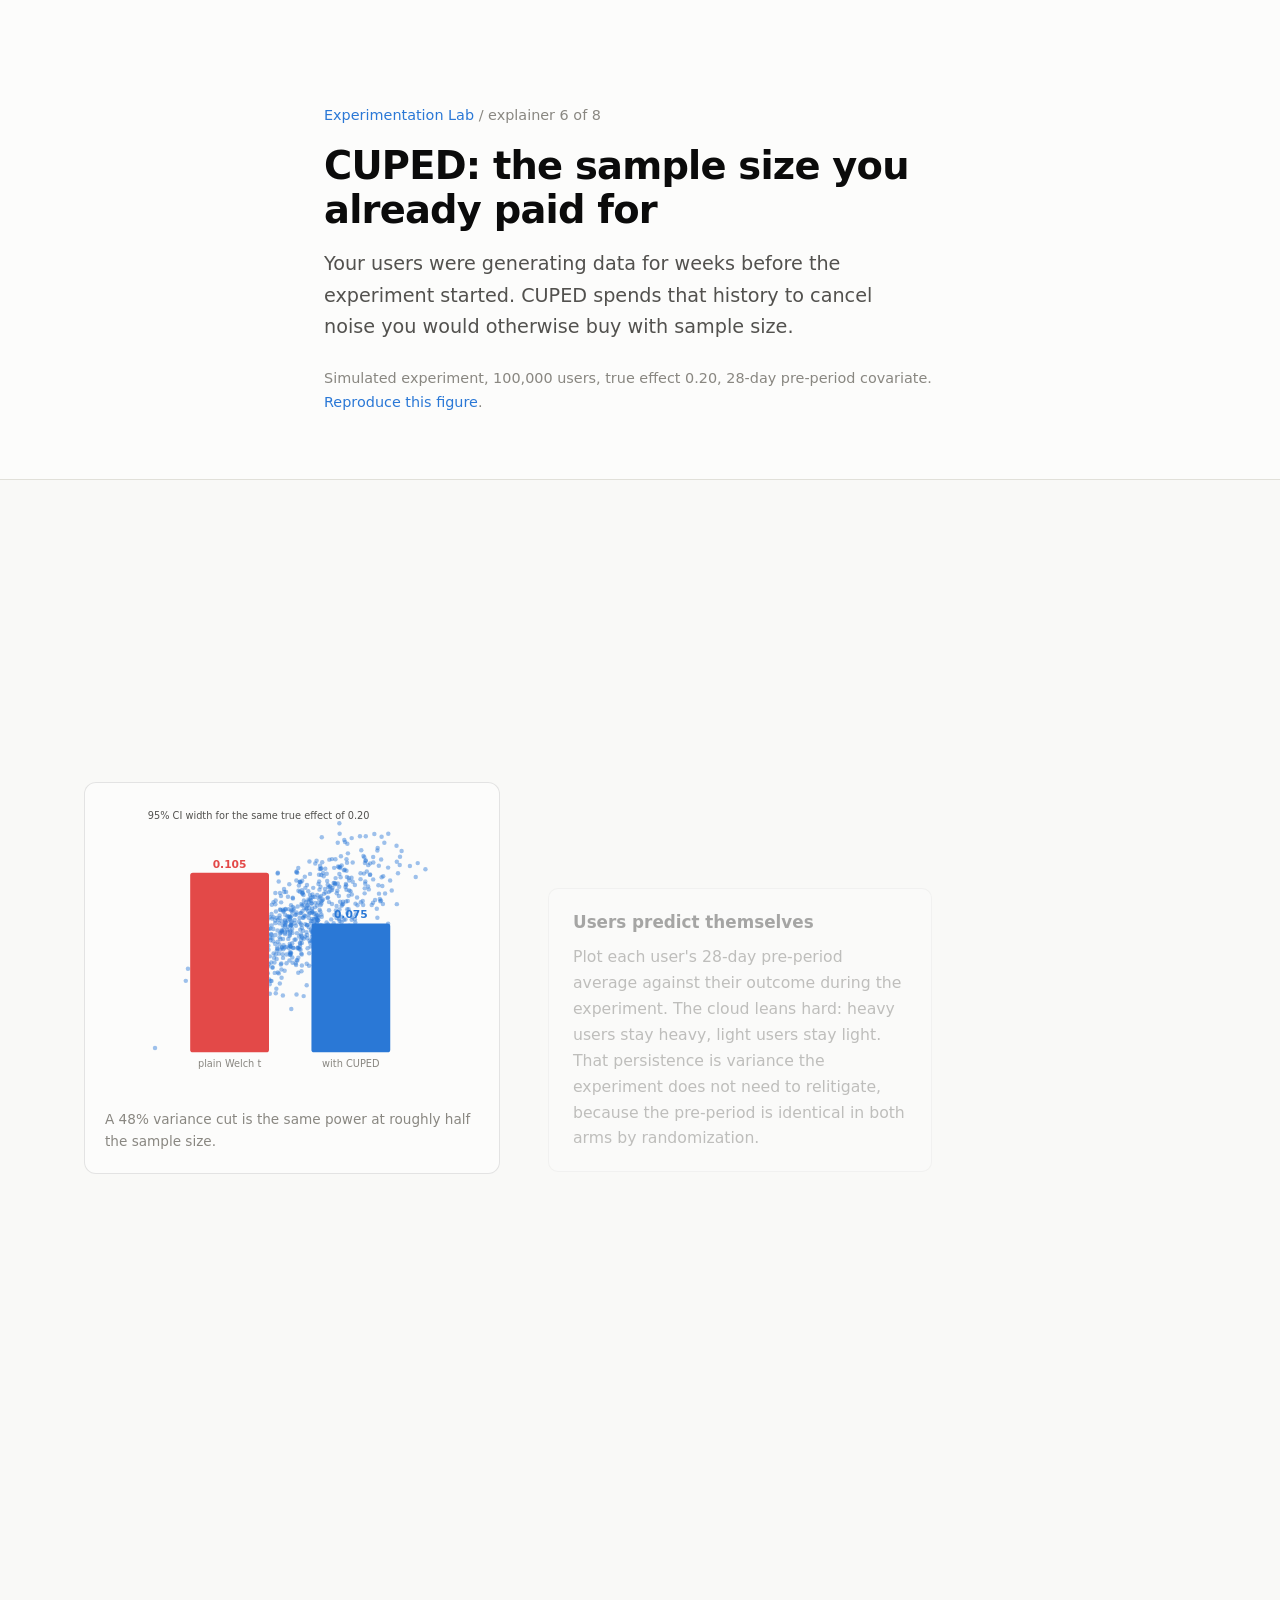
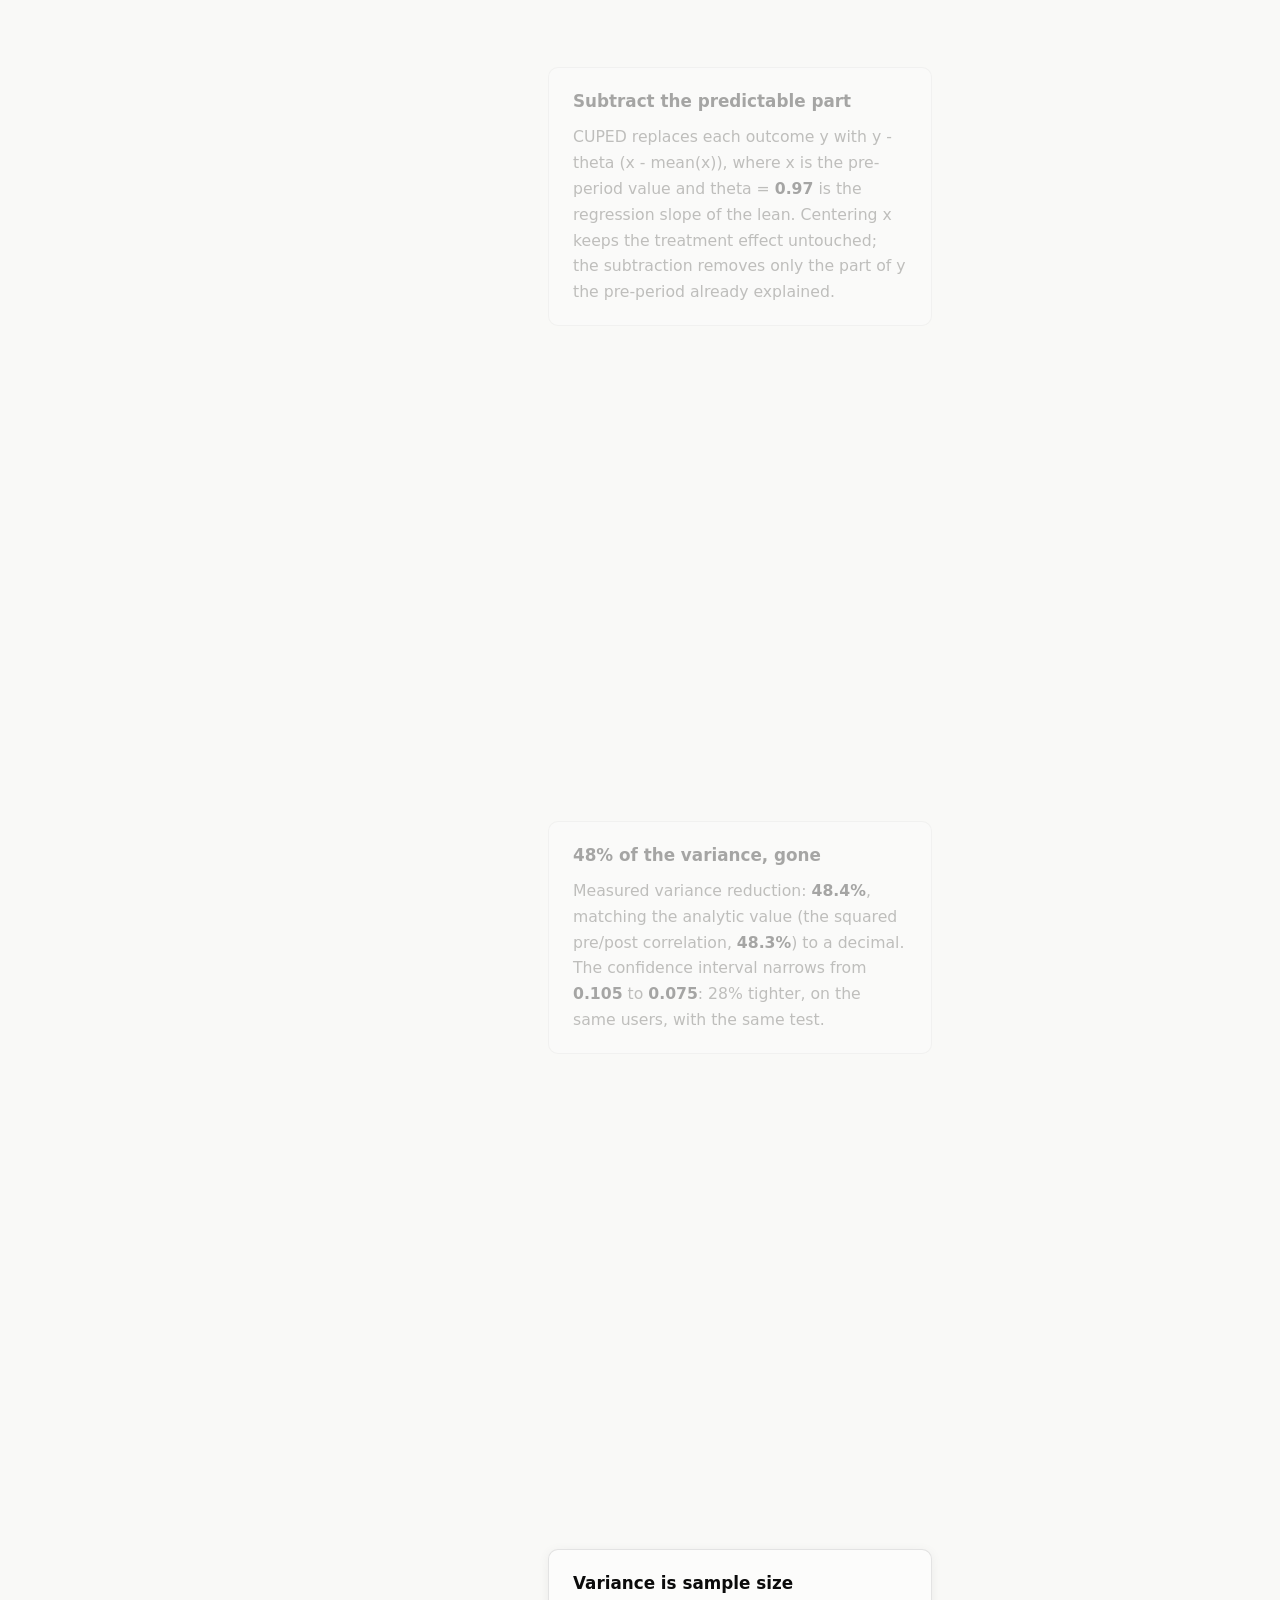
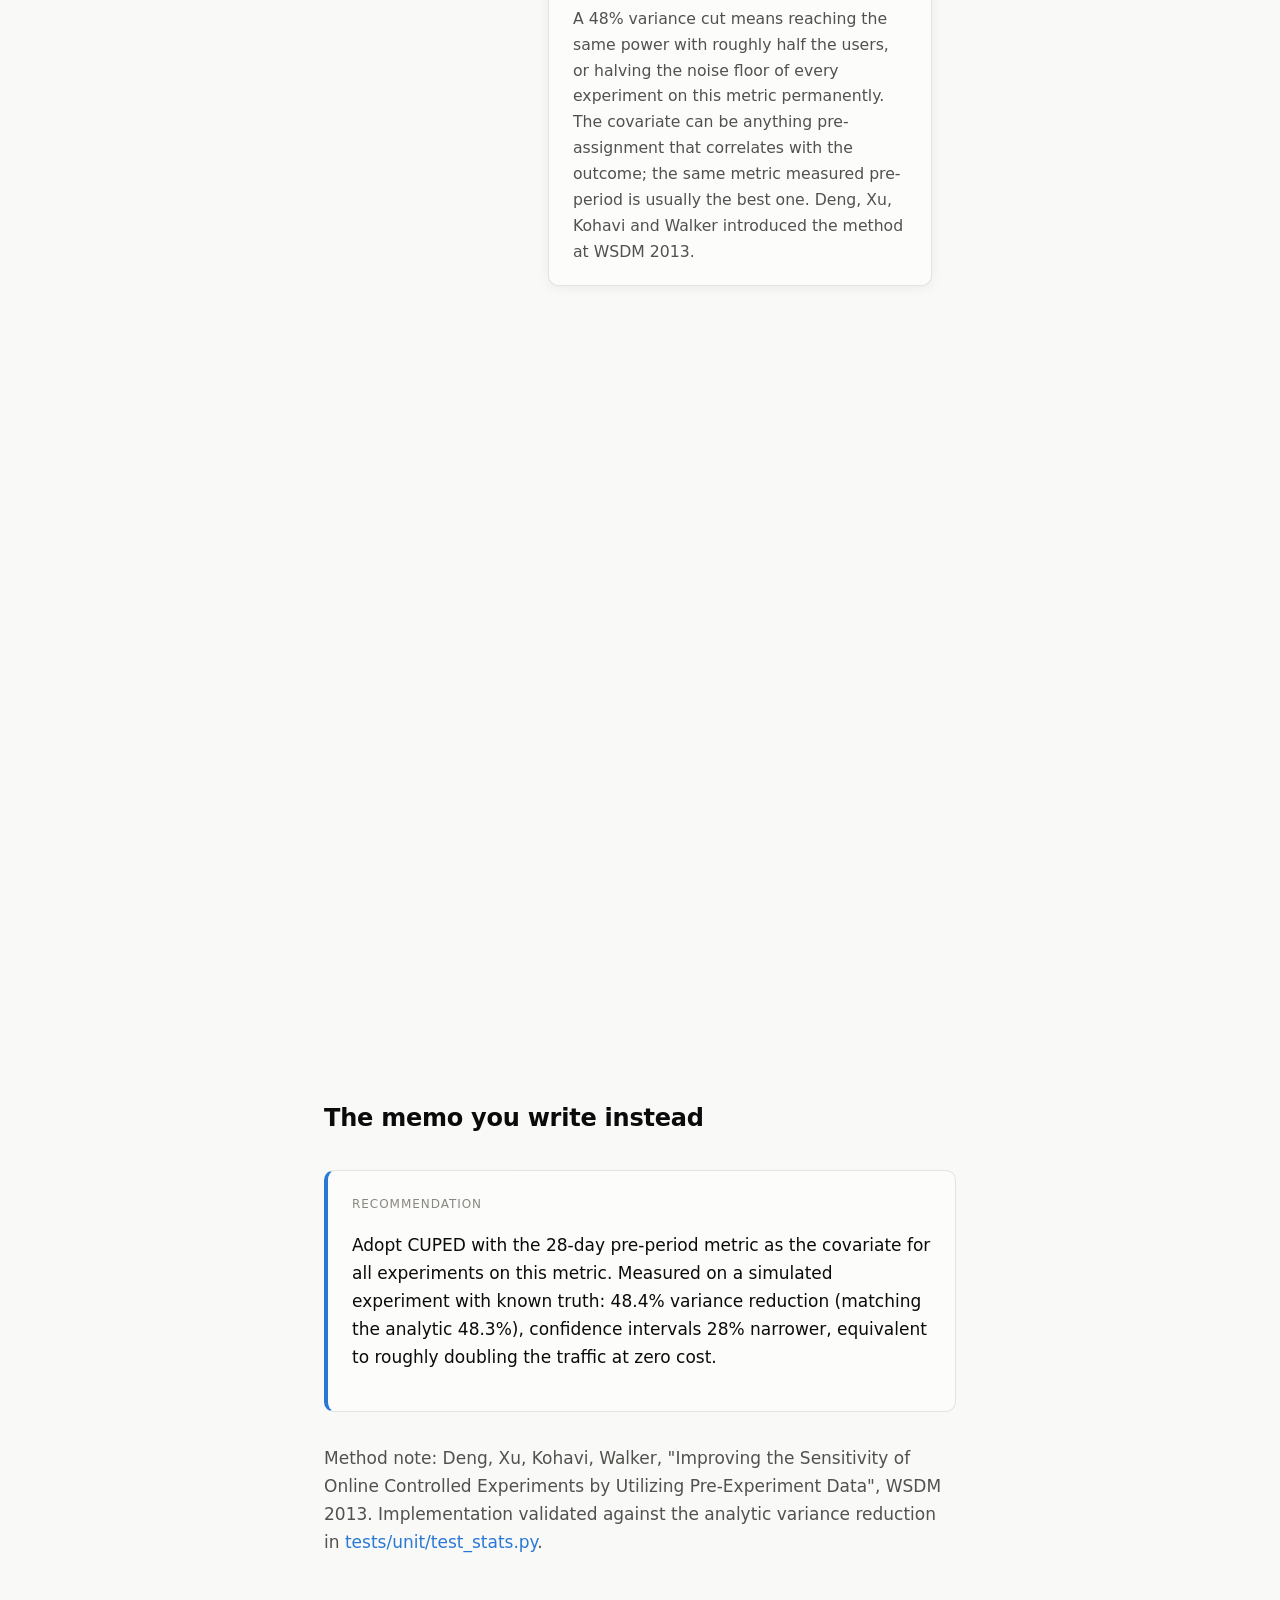
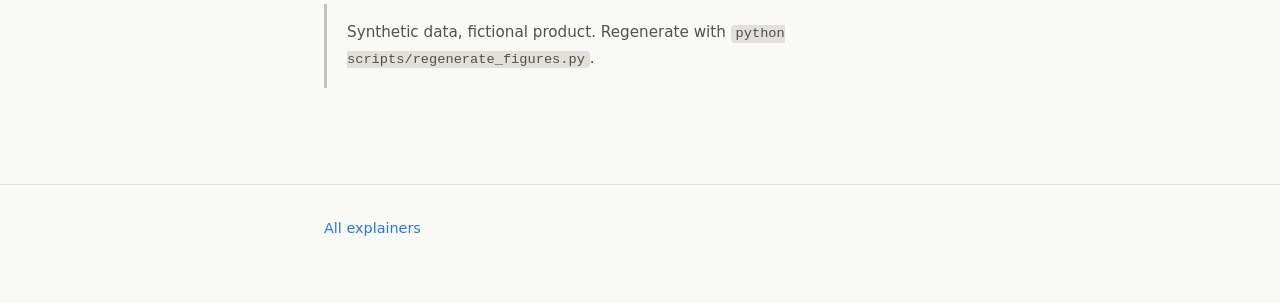
==== docs/explainers/cuped.html @ bd987e21 "Add remaining explainers, CI, and repository documentation Seven new scrollytelling explainers (rand" ====
<!doctype html>
<html lang="en">
<head>
<meta charset="utf-8">
<meta name="viewport" content="width=device-width, initial-scale=1">
<title>CUPED and variance reduction</title>
<link rel="stylesheet" href="../assets/site.css">
</head>
<body>

<header class="hero">
  <div class="column">
    <p class="meta"><a href="../index.html">Experimentation Lab</a> / explainer 6 of 8</p>
    <h1>CUPED: the sample size you already paid for</h1>
    <p class="deck">
      Your users were generating data for weeks before the experiment
      started. CUPED spends that history to cancel noise you would otherwise
      buy with sample size.
    </p>
    <p class="meta">
      Simulated experiment, 100,000 users, true effect 0.20, 28-day
      pre-period covariate.
      <a href="https://github.com/bhushitn/experimentation-lab/blob/main/src/lab/stats/cuped.py">Reproduce this figure</a>.
    </p>
  </div>
</header>

<main>
  <section class="scrolly">
    <div class="graphic">
      <figure>
        <svg id="chart" viewBox="0 0 420 320" role="img"
             aria-label="Pre-period versus experiment metric scatter and CI width comparison"></svg>
        <figcaption id="caption">Each point is a user: pre-period average against experiment outcome.</figcaption>
        <noscript><img src="../assets/figures/cuped.svg" alt="Static figure:
          pre-period versus experiment metric, 48% variance reduction" style="max-width:100%"></noscript>
      </figure>
    </div>
    <div class="steps">
      <div class="step" data-step="0">
        <h3>Users predict themselves</h3>
        <p>Plot each user's 28-day pre-period average against their outcome
        during the experiment. The cloud leans hard: heavy users stay heavy,
        light users stay light. That persistence is variance the experiment
        does not need to relitigate, because the pre-period is identical in
        both arms by randomization.</p>
      </div>
      <div class="step" data-step="1">
        <h3>Subtract the predictable part</h3>
        <p>CUPED replaces each outcome y with y - theta (x - mean(x)), where
        x is the pre-period value and theta = <span class="number">0.97</span>
        is the regression slope of the lean. Centering x keeps the treatment
        effect untouched; the subtraction removes only the part of y the
        pre-period already explained.</p>
      </div>
      <div class="step" data-step="2">
        <h3>48% of the variance, gone</h3>
        <p>Measured variance reduction: <span class="number">48.4%</span>,
        matching the analytic value (the squared pre/post correlation,
        <span class="number">48.3%</span>) to a decimal. The confidence
        interval narrows from <span class="number">0.105</span> to
        <span class="number">0.075</span>: 28% tighter, on the same users,
        with the same test.</p>
      </div>
      <div class="step" data-step="3">
        <h3>Variance is sample size</h3>
        <p>A 48% variance cut means reaching the same power with roughly half
        the users, or halving the noise floor of every experiment on this
        metric permanently. The covariate can be anything pre-assignment that
        correlates with the outcome; the same metric measured pre-period is
        usually the best one. Deng, Xu, Kohavi and Walker introduced the
        method at WSDM 2013.</p>
      </div>
    </div>
  </section>

  <div class="column">
    <h2>The memo you write instead</h2>
    <div class="memo">
      <div class="label">Recommendation</div>
      <p>Adopt CUPED with the 28-day pre-period metric as the covariate for
      all experiments on this metric. Measured on a simulated experiment with
      known truth: 48.4% variance reduction (matching the analytic 48.3%),
      confidence intervals 28% narrower, equivalent to roughly doubling the
      traffic at zero cost.</p>
    </div>
    <p class="secondary">
      Method note: Deng, Xu, Kohavi, Walker, "Improving the Sensitivity of
      Online Controlled Experiments by Utilizing Pre-Experiment Data",
      WSDM 2013. Implementation validated against the analytic variance
      reduction in
      <a href="https://github.com/bhushitn/experimentation-lab/blob/main/tests/unit/test_stats.py">tests/unit/test_stats.py</a>.
    </p>
    <div class="disclosure">
      Synthetic data, fictional product. Regenerate with
      <code>python scripts/regenerate_figures.py</code>.
    </div>
  </div>
</main>

<footer><div class="column"><a href="../index.html">All explainers</a></div></footer>

<script src="../assets/vendor/d3.v7.min.js"></script>
<script src="../assets/data/cuped.js"></script>
<script src="../assets/explainer.js"></script>
<script>
(function () {
  const d = window.LAB_DATA["cuped"];
  const E = window.LabExplainer;
  const ch = E.chart("#chart", {});
  const s = d.scatter;

  const xExt = d3.extent(s.pre), yExt = d3.extent(s.post);
  const xs = ch.xLinear([xExt[0] - 0.5, xExt[1] + 0.5]);
  const ys = ch.y([yExt[0] - 0.5, yExt[1] + 0.5]);

  const scatterLayer = ch.svg.append("g");
  scatterLayer.selectAll("circle").data(s.pre).join("circle")
    .attr("cx", (v, i) => xs(v)).attr("cy", (v, i) => ys(s.post[i]))
    .attr("r", 2.5).attr("fill", E.C.corrected).attr("opacity", 0);

  const xMean = d3.mean(s.pre), yMean = d3.mean(s.post);
  const lineLayer = ch.svg.append("g").attr("opacity", 0);
  const x0 = xExt[0], x1 = xExt[1];
  lineLayer.append("line")
    .attr("x1", xs(x0)).attr("y1", ys(yMean + d.theta * (x0 - xMean)))
    .attr("x2", xs(x1)).attr("y2", ys(yMean + d.theta * (x1 - xMean)))
    .attr("stroke", "#0b0b0b").attr("stroke-width", 2);
  lineLayer.append("text")
    .attr("x", xs(x1) - 4).attr("y", ys(yMean + d.theta * (x1 - xMean)) - 8)
    .attr("text-anchor", "end").attr("font-size", 11).attr("fill", E.C.ink)
    .text(`theta = ${d.theta.toFixed(2)}`);

  // CI width layer.
  const ciLayer = ch.svg.append("g").attr("opacity", 0);
  {
    const names = ["plain Welch t", "with CUPED"];
    const x = ch.xBand(names);
    const y = ch.y([0, d.raw_ci_width * 1.3]);
    const vals = [d.raw_ci_width, d.cuped_ci_width];
    const colors = [E.C.naive, E.C.corrected];
    names.forEach((name, i) => {
      ciLayer.append("rect")
        .attr("x", x(name)).attr("width", x.bandwidth())
        .attr("y", y(vals[i])).attr("height", y(0) - y(vals[i]))
        .attr("rx", 3).attr("fill", colors[i]);
      ciLayer.append("text")
        .attr("x", x(name) + x.bandwidth() / 2).attr("y", y(vals[i]) - 6)
        .attr("text-anchor", "middle").attr("font-size", 12)
        .attr("font-weight", 600).attr("fill", colors[i]).text(vals[i].toFixed(3));
      ciLayer.append("text")
        .attr("x", x(name) + x.bandwidth() / 2).attr("y", y(0) + 16)
        .attr("text-anchor", "middle").attr("font-size", 11)
        .attr("fill", E.C.muted).text(name);
    });
    ciLayer.append("text").attr("x", ch.M.left).attr("y", ch.M.top)
      .attr("font-size", 11).attr("fill", E.C.ink)
      .text("95% CI width for the same true effect of 0.20");
  }

  const dots = scatterLayer.selectAll("circle");
  function scatterView(withLine) {
    ciLayer.transition().duration(400).attr("opacity", 0);
    scatterLayer.transition().duration(400).attr("opacity", 1);
    dots.transition().duration(600).attr("opacity", 0.45);
    lineLayer.transition().duration(400).attr("opacity", withLine ? 1 : 0);
  }

  E.scroller([
    { enter: () => scatterView(false),
      caption: "700 sampled users: 28-day pre-period average against experiment outcome." },
    { enter: () => scatterView(true),
      caption: "The regression slope is the adjustment: remove what the pre-period already explains." },
    { enter: () => {
        scatterLayer.transition().duration(400).attr("opacity", 0);
        lineLayer.transition().duration(400).attr("opacity", 0);
        ciLayer.transition().duration(400).attr("opacity", 1);
      },
      caption: "Same users, same test: the interval narrows 28%." },
    { enter: () => ciLayer.transition().duration(300).attr("opacity", 1),
      caption: "A 48% variance cut is the same power at roughly half the sample size." },
  ], { caption: "caption" });
})();
</script>

</body>
</html>
---- docs/assets/site.css ----
/* Shared site styles. One concept per page, generous whitespace,
   the visual is the argument. Palette from src/lab/reporting/style.py
   so the site and the matplotlib figures read as one system. */

:root {
  --page: #f9f9f7;
  --surface: #fcfcfb;
  --ink: #0b0b0b;
  --ink-secondary: #52514e;
  --ink-muted: #898781;
  --grid: #e1e0d9;
  --baseline: #c3c2b7;
  --naive: #e34948;
  --corrected: #2a78d6;
  --secondary: #1baf7a;
  --border: rgba(11, 11, 11, 0.1);
}

* { box-sizing: border-box; margin: 0; padding: 0; }

body {
  background: var(--page);
  color: var(--ink);
  font-family: system-ui, -apple-system, "Segoe UI", sans-serif;
  line-height: 1.65;
  font-size: 1.0625rem;
}

.column {
  max-width: 42rem;
  margin: 0 auto;
  padding: 0 1.25rem;
}

header.hero {
  padding: 5rem 0 3rem;
  border-bottom: 1px solid var(--grid);
  background: var(--surface);
}

header.hero h1 {
  font-size: 2.4rem;
  line-height: 1.15;
  letter-spacing: -0.02em;
  margin-bottom: 1rem;
}

header.hero .deck {
  color: var(--ink-secondary);
  font-size: 1.2rem;
  max-width: 36rem;
}

header.hero .meta {
  margin-top: 1.5rem;
  color: var(--ink-muted);
  font-size: 0.9rem;
}

main { padding: 3rem 0 6rem; }

h2 {
  font-size: 1.5rem;
  margin: 3rem 0 1rem;
  letter-spacing: -0.01em;
}

p { margin: 1rem 0; }
p.secondary { color: var(--ink-secondary); }

a { color: var(--corrected); text-decoration: none; }
a:hover { text-decoration: underline; }

code {
  font-family: ui-monospace, "SF Mono", Menlo, monospace;
  font-size: 0.9em;
  background: var(--grid);
  padding: 0.1em 0.35em;
  border-radius: 4px;
}

.explainer-list { list-style: none; margin: 1.5rem 0; }

.explainer-list li {
  padding: 1rem 1.25rem;
  background: var(--surface);
  border: 1px solid var(--border);
  border-radius: 10px;
  margin-bottom: 0.75rem;
}

.explainer-list .title { font-weight: 600; }
.explainer-list .blurb { color: var(--ink-secondary); font-size: 0.95rem; }
.explainer-list li.planned { opacity: 0.55; }
.explainer-list li.planned .title::after {
  content: " (in progress)";
  color: var(--ink-muted);
  font-weight: 400;
  font-size: 0.85em;
}

.disclosure {
  margin-top: 3rem;
  padding: 1rem 1.25rem;
  border-left: 3px solid var(--baseline);
  color: var(--ink-secondary);
  font-size: 0.95rem;
}

/* Scrollytelling layout: sticky graphic, steps scroll past it. */

.scrolly {
  display: grid;
  grid-template-columns: minmax(20rem, 26rem) 1fr;
  gap: 3rem;
  max-width: 72rem;
  margin: 0 auto;
  padding: 0 1.25rem;
}

.scrolly .steps { padding: 40vh 0 30vh; }

.step {
  margin-bottom: 55vh;
  padding: 1.25rem 1.5rem;
  background: var(--surface);
  border: 1px solid var(--border);
  border-radius: 10px;
  opacity: 0.35;
  transition: opacity 0.3s ease;
  max-width: 24rem;
}

.step.active { opacity: 1; box-shadow: 0 2px 12px rgba(11, 11, 11, 0.06); }
.step h3 { font-size: 1.05rem; margin-bottom: 0.5rem; }
.step p { margin: 0.5rem 0 0; font-size: 0.98rem; color: var(--ink-secondary); }
.step .number { color: var(--ink); font-weight: 600; }

.graphic {
  position: sticky;
  top: 0;
  height: 100vh;
  display: flex;
  flex-direction: column;
  justify-content: center;
}

.graphic figure {
  background: var(--surface);
  border: 1px solid var(--border);
  border-radius: 12px;
  padding: 1.25rem;
}

.graphic figcaption {
  color: var(--ink-muted);
  font-size: 0.85rem;
  margin-top: 0.75rem;
}

svg text { font-family: system-ui, -apple-system, "Segoe UI", sans-serif; }

.memo {
  background: var(--surface);
  border: 1px solid var(--border);
  border-left: 4px solid var(--corrected);
  border-radius: 10px;
  padding: 1.5rem;
  margin: 2rem 0;
}

.memo .label {
  text-transform: uppercase;
  letter-spacing: 0.08em;
  font-size: 0.75rem;
  color: var(--ink-muted);
  margin-bottom: 0.5rem;
}

footer {
  border-top: 1px solid var(--grid);
  padding: 2rem 0 4rem;
  color: var(--ink-muted);
  font-size: 0.9rem;
}

@media (max-width: 54rem) {
  .scrolly { grid-template-columns: 1fr; gap: 0; }
  .graphic { position: sticky; top: 0; height: auto; padding: 0.75rem 0; z-index: 2; background: var(--page); }
  .scrolly .steps { padding-top: 2rem; }
  .step { margin-bottom: 40vh; max-width: none; }
}
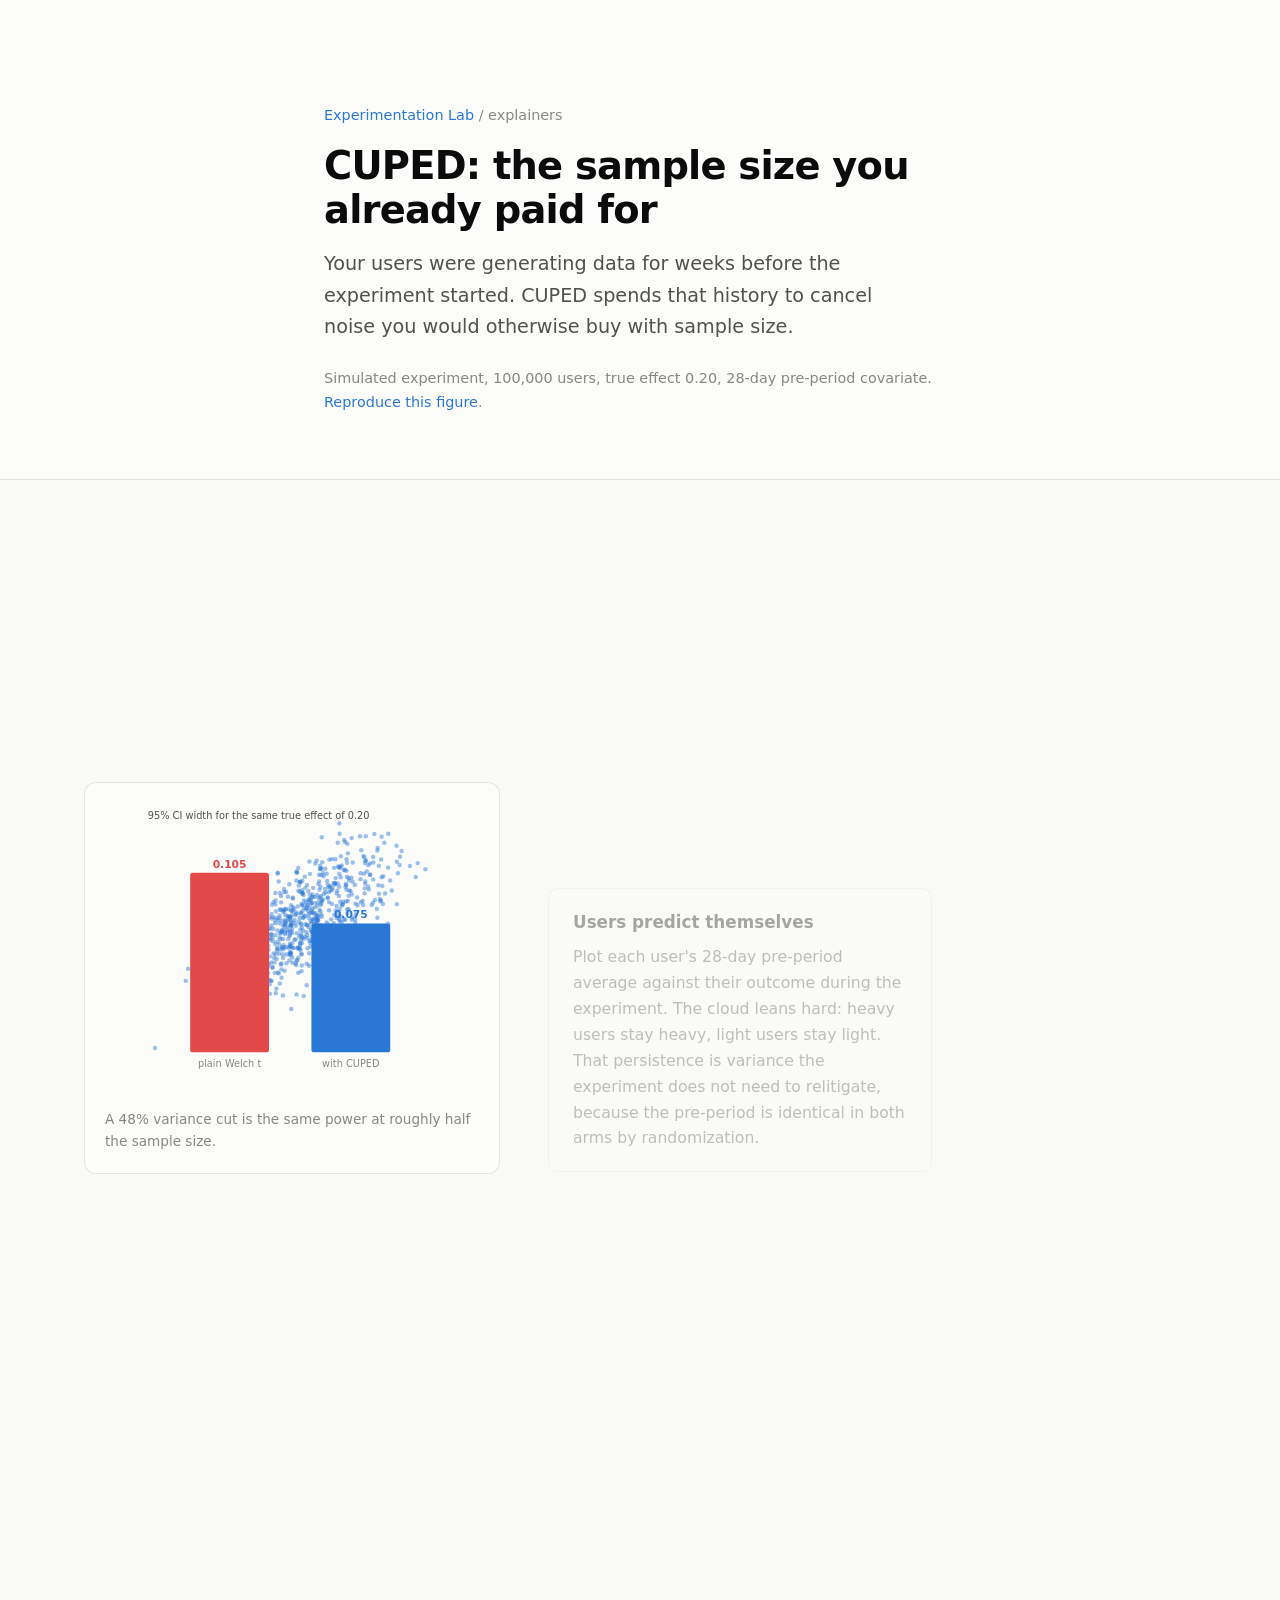
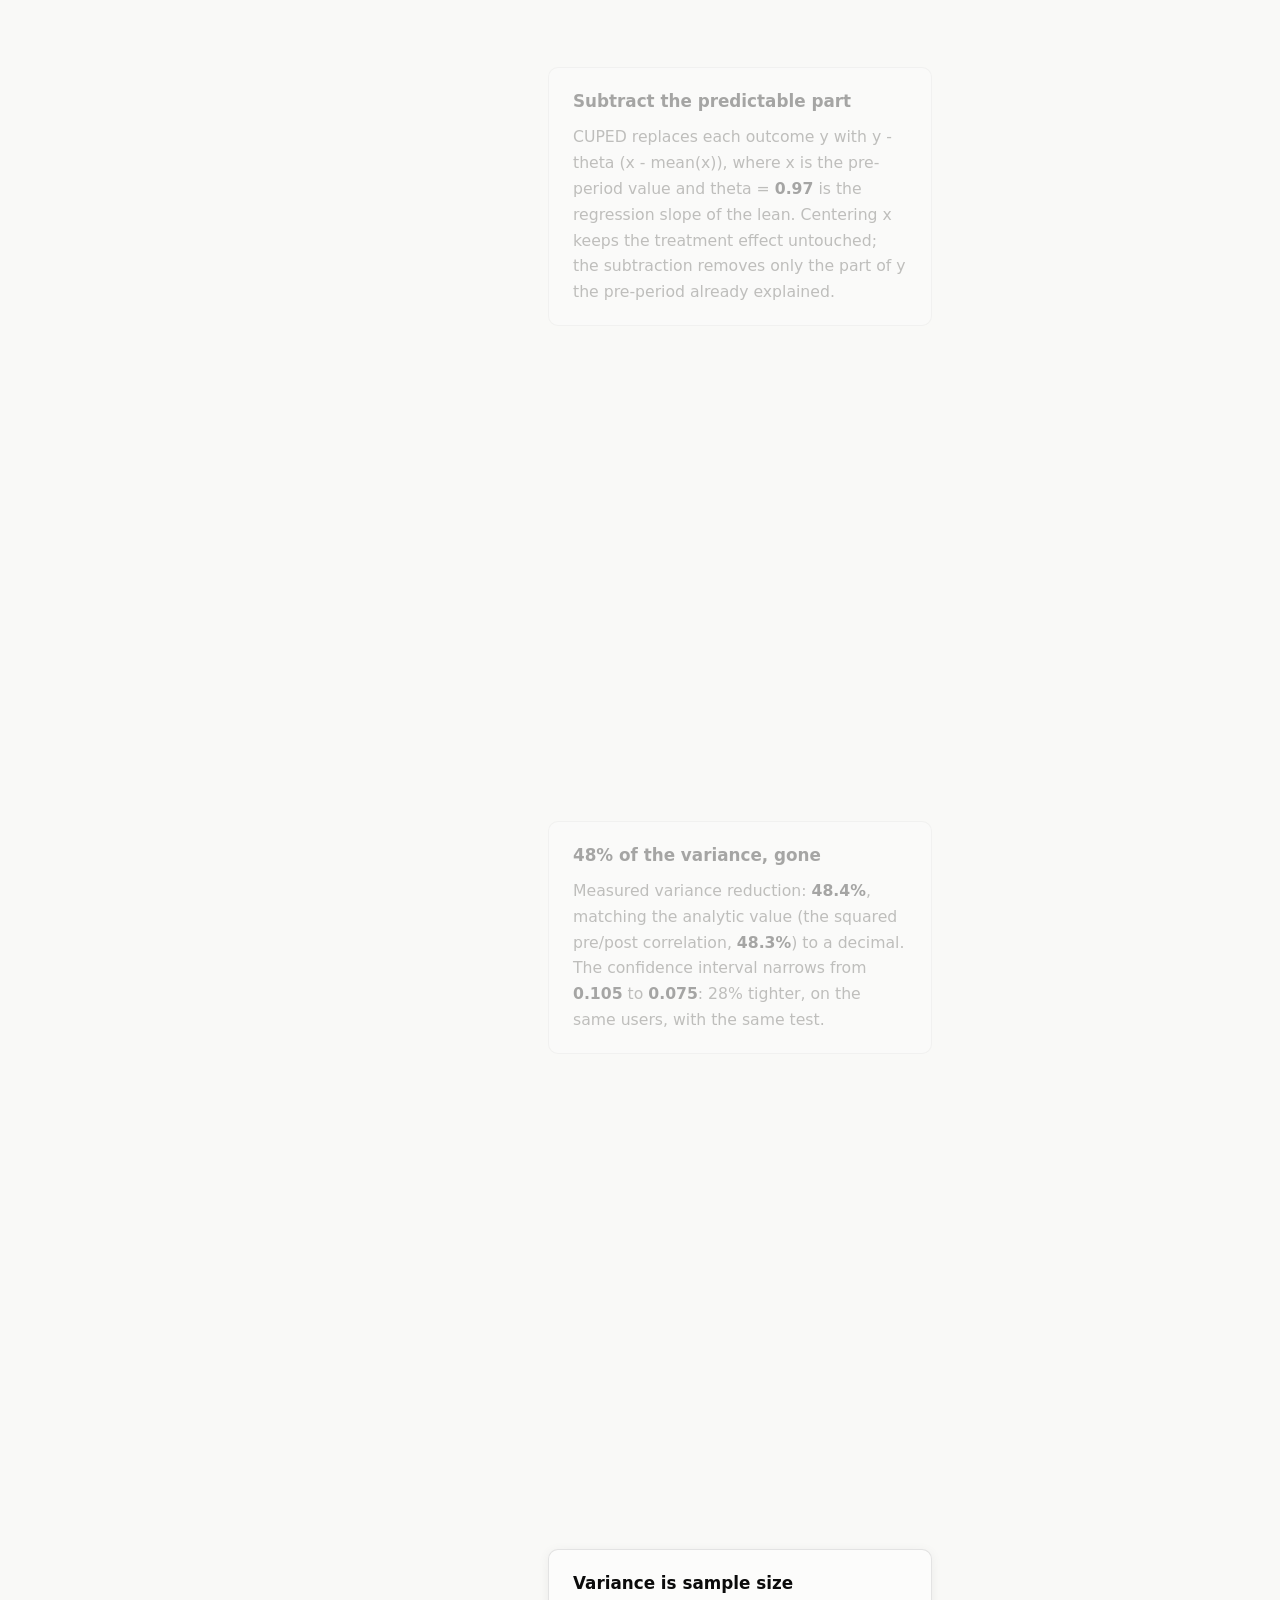
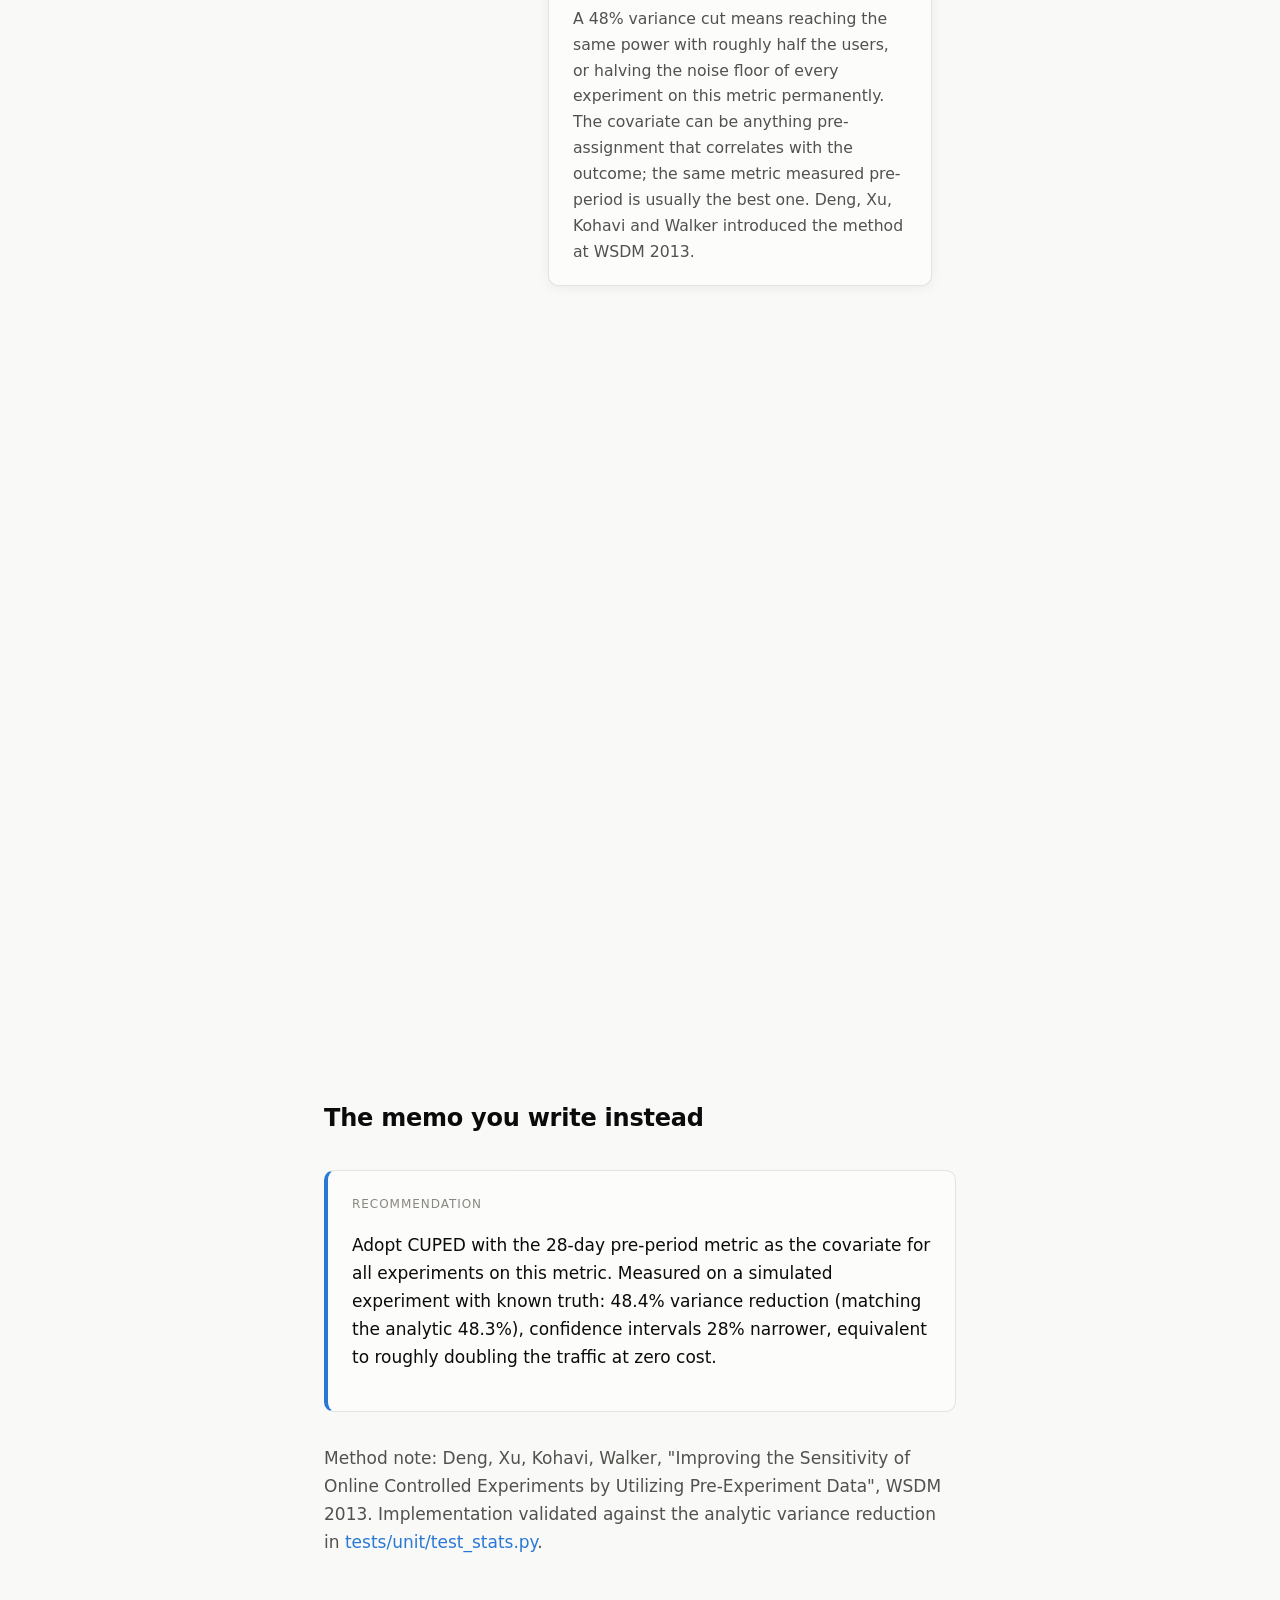
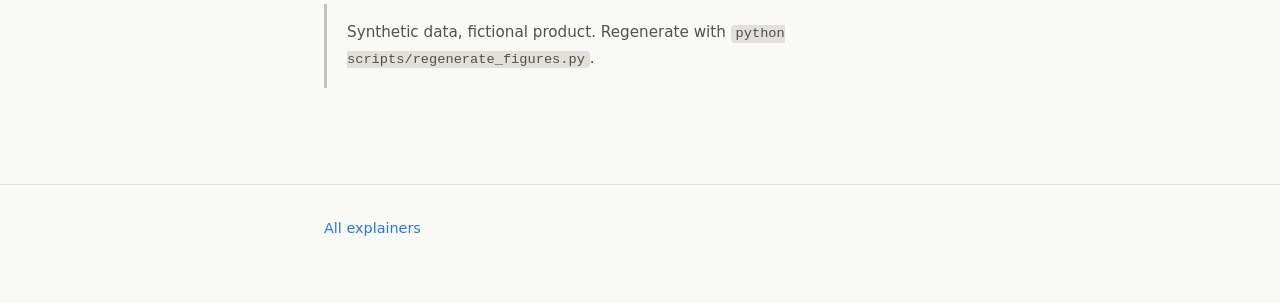
==== commit be66ce8c: "Add SRM, switchback, and quasi-experiment analyses with explainers Three additions aimed at senior e" ====
--- a/docs/explainers/cuped.html
+++ b/docs/explainers/cuped.html
@@ -10,7 +10,7 @@
 
 <header class="hero">
   <div class="column">
-    <p class="meta"><a href="../index.html">Experimentation Lab</a> / explainer 6 of 8</p>
+    <p class="meta"><a href="../index.html">Experimentation Lab</a> / explainers</p>
     <h1>CUPED: the sample size you already paid for</h1>
     <p class="deck">
       Your users were generating data for weeks before the experiment
